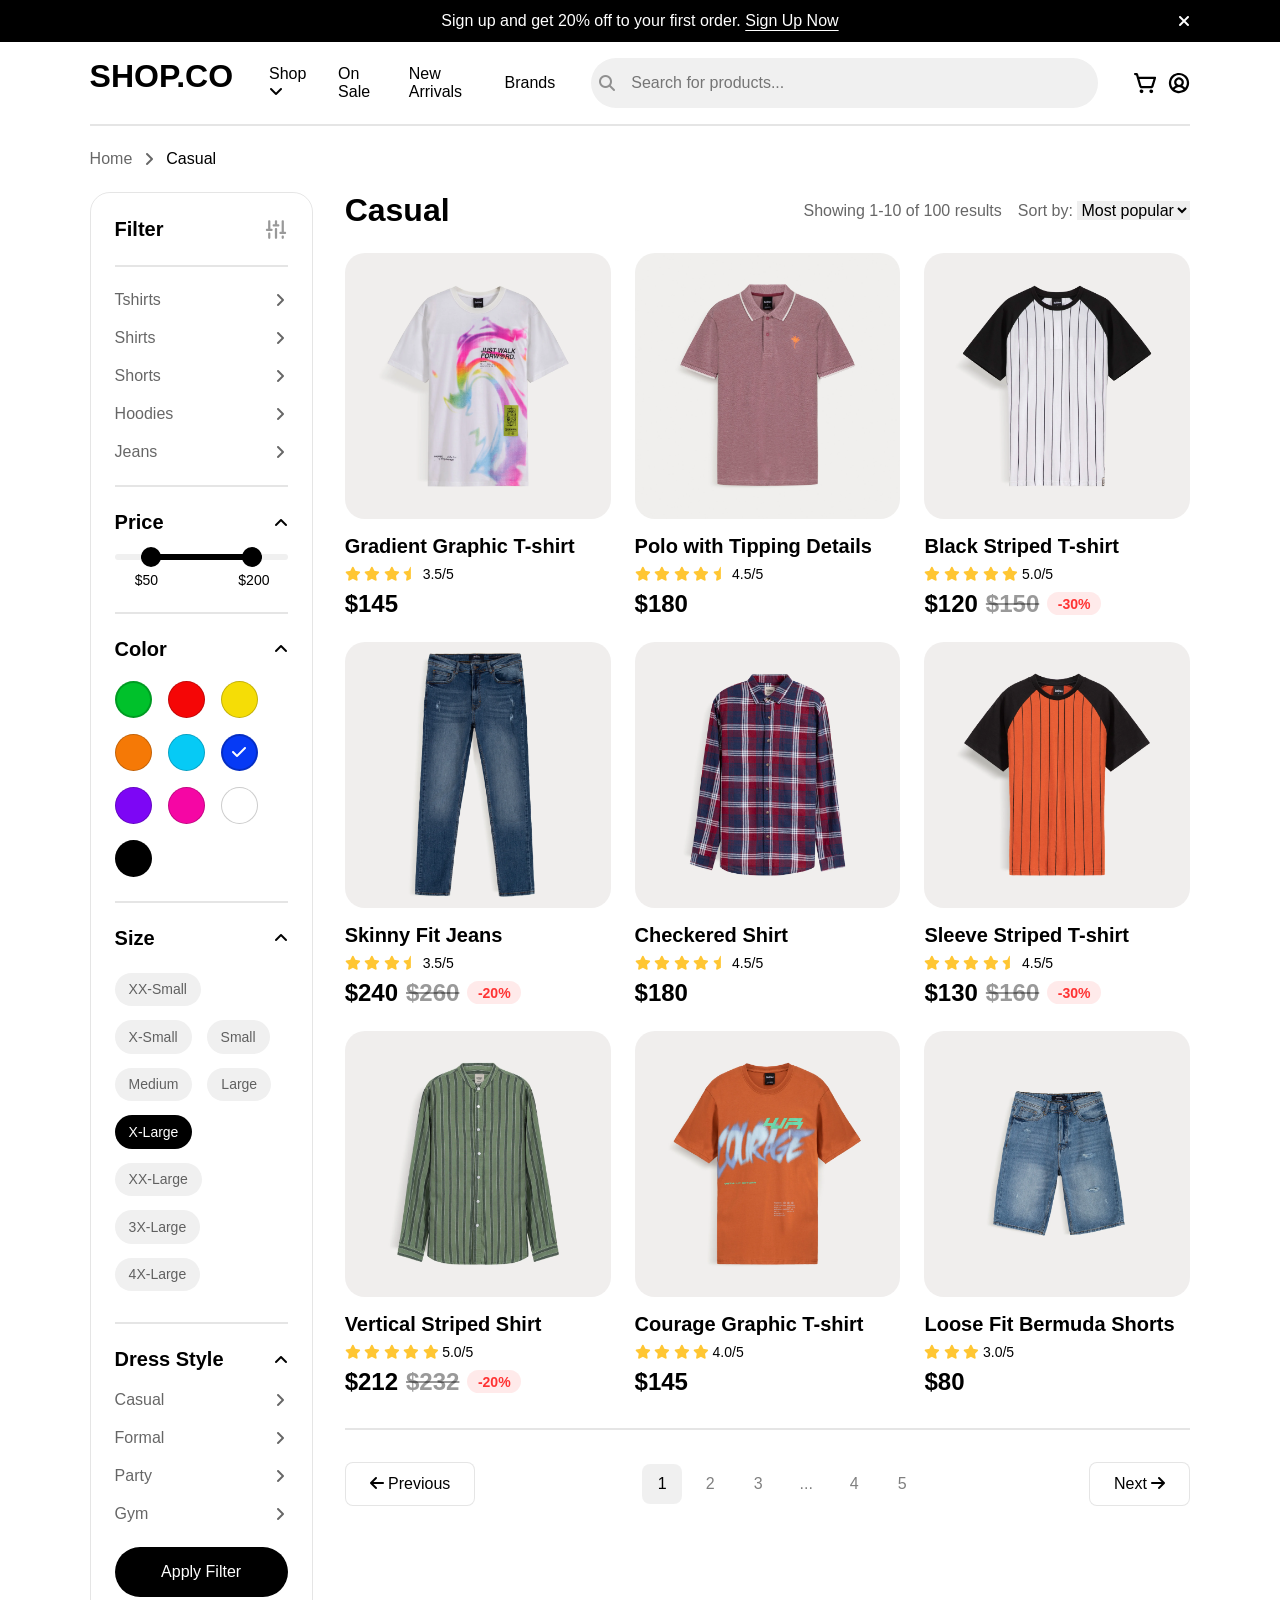
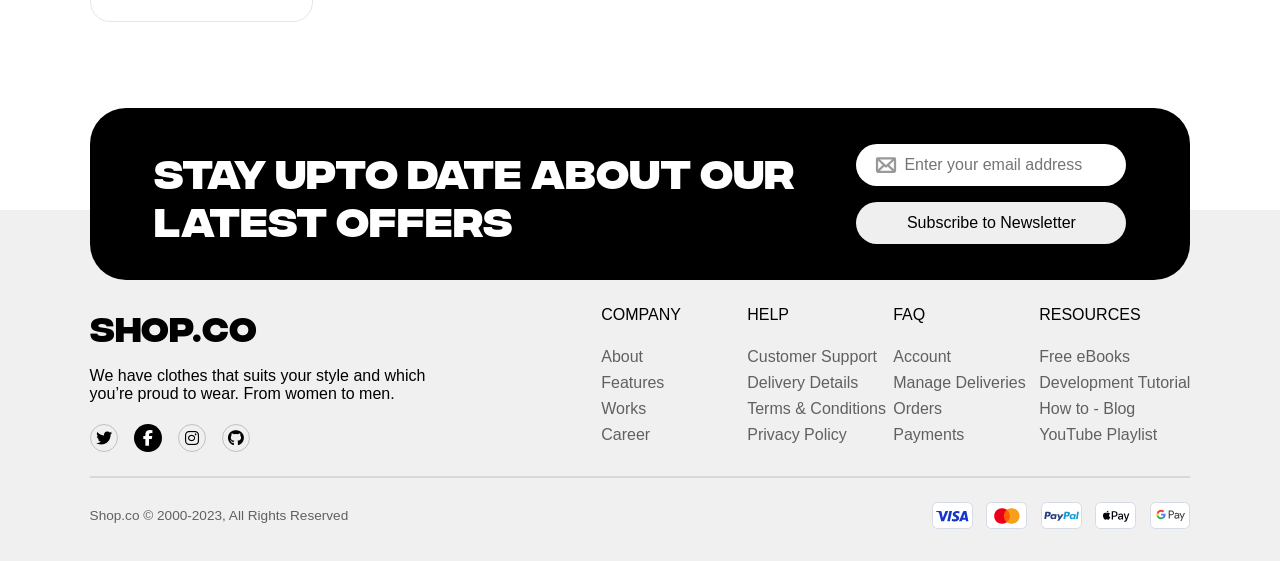
==== task2.html @ 94f6a79f "UI Category Page of E-commerce-Website-Template" ====
<!DOCTYPE html>
<html lang="en">

<head>
    <meta charset="UTF-8">
    <meta name="viewport" content="width=device-width, initial-scale=1.0">
    <title>Task 2</title>
    <link rel="stylesheet" href="style.css">

    <link href="https://fonts.cdnfonts.com/css/satoshi" rel="stylesheet">
    <link rel="stylesheet" href="https://cdnjs.cloudflare.com/ajax/libs/font-awesome/6.4.0/css/all.min.css">
    <style>
        @font-face {
            font-family: 'Integral CF Bold';
            src: url('integralcf-bold.otf') format('opentype');
        }

        .logo p {
            font-family: 'Integral CF', Arial, sans-serif;
            font-weight: bold;
            font-size: 32px;
        }
    </style>
</head>

<body>
    <div class="noti-signup">
        <p>Sign up and get 20% off to your first order. <a href="#">Sign Up Now</a></p>
        <i class="fa-solid fa-xmark"></i>
    </div>
    <main class="container">
        <header class="container-header">
            <div class="logo">
                <p>SHOP.CO</p>
            </div>
            <nav>
                <ul class="nav-links-header">
                    <li><a href="#">Shop <i class='fas fa-angle-down'></i></a></li>
                    <li><a href="#">On Sale</a></li>
                    <li><a href="#">New Arrivals</a></li>
                    <li><a href="#">Brands</a></li>
                </ul>
            </nav>
            <div class="search-bar">
                <i class='fas fa-search'></i>
                <input type="text" placeholder="Search for products...">
            </div>
            <div class="icon-header">
                <div class="search-icon"></div>
                <div class="shopping-cart-icon"></div>
                <div class="account-icon"></div>
            </div>
        </header>
        <hr>
        <nav class="nav-links">
            <h3>Home</h3>
            <i class='fas fa-angle-right'></i>
            <h3 class="selected">Casual</h3>
        </nav>
        <div class="main-content">
            <aside class="filter-section">
                <div class="filter-details">
                    <h4>Filter</h4>
                    <div class="filter-1-icon"></div>
                </div>
                <hr>
                <section>
                    <ul class="list-categories">
                        <li><span>Tshirts</span><i class='fas fa-angle-right'></i></li>
                        <li><span>Shirts</span><i class='fas fa-angle-right'></i></li>
                        <li><span>Shorts</span><i class='fas fa-angle-right'></i></li>
                        <li><span>Hoodies</span><i class='fas fa-angle-right'></i></li>
                        <li><span>Jeans</span><i class='fas fa-angle-right'></i></li>
                    </ul>
                </section>
                <hr>
                <section class="filter-price">
                    <div class="filter-details">
                        <h5>Price</h5>
                        <i class='fas fa-angle-up'></i>
                    </div>
                    <div class="price-range">
                        <div class="price-track">
                            <div class="price-track-active"></div>
                            <div class="price-circle left"></div>
                            <div class="price-circle right"></div>
                        </div>
                        <div class="price-values">
                            <span class="min-price">$50</span>
                            <span class="max-price">$200</span>
                        </div>
                    </div>
                </section>
                <hr>
                <section class="filter-color">
                    <div class="filter-details">
                        <h5>Color</h5>
                        <i class='fas fa-angle-up'></i>
                    </div>
                    <div class="color-options">
                        <button class="color-option green"></button>
                        <button class="color-option red"></button>
                        <button class="color-option yellow"></button>
                        <button class="color-option orange"></button>
                        <button class="color-option lightblue"></button>
                        <button class="color-option blue"><i class='fas fa-check selected'></i></button>
                        <button class="color-option purple"></button>
                        <button class="color-option pink"></button>
                        <button class="color-option white"></button>
                        <button class="color-option black"></button>
                    </div>
                </section>
                <hr>
                <section class="filter-size">
                    <div class="filter-details">
                        <h5>Size</h5>
                        <i class='fas fa-angle-up'></i>
                    </div>
                    <div class="size-options">
                        <button class="size-option">XX-Small</button>
                        <button class="size-option">X-Small</button>
                        <button class="size-option">Small</button>
                        <button class="size-option">Medium</button>
                        <button class="size-option">Large</button>
                        <button class="size-option selected">X-Large</button>
                        <button class="size-option">XX-Large</button>
                        <button class="size-option">3X-Large</button>
                        <button class="size-option">4X-Large</button>
                    </div>
                </section>
                <hr>
                <section class="filter-style">
                    <div class="filter-details">
                        <h5>Dress Style</h5>
                        <i class='fas fa-angle-up'></i>
                    </div>
                    <ul class="list-categories">
                        <li><span>Casual</span><i class='fas fa-angle-right'></i></li>
                        <li><span>Formal</span><i class='fas fa-angle-right'></i></li>
                        <li><span>Party</span><i class='fas fa-angle-right'></i></li>
                        <li><span>Gym</span><i class='fas fa-angle-right'></i></li>
                    </ul>
                </section>
                <button class="btn-apply-filter">Apply Filter</button>
            </aside>
            <div class="content-area">
                <header class="content-area-header">
                    <h1>Casual</h1>
                    <div class="result-search">
                        <span class="total-results">Showing 1-10 of 100 results</span>
                        <div class="sort-by">
                            <span>Sort by:</span>
                            <select>
                                <option value="default">Most popular</option>
                                <option value="price-low-high">Low to High</option>
                                <option value="price-high-low">High to Low</option>
                                <option value="newest">Newest</option>
                            </select>
                        </div>
                        <div class="filter-icon-small-wrapper">
                            <div class="filter-icon-small"></div>
                        </div>
                    </div>
                </header>
                <div class="grid-products">
                    <div class="product-card">
                        <img class="product-img" src="image1.png" alt="Product Image">
                        <div class="product-info">
                            <h3 class="product-name">Gradient Graphic T-shirt</h3>
                            <div class="product-feedback">
                                <i class='fas fa-star'></i>
                                <i class='fas fa-star'></i>
                                <i class='fas fa-star'></i>
                                <i class="fas fa-star-half"></i>
                                <p>3.5/5</p>
                            </div>
                            <div class="product-price-wrapper">
                                <p class="product-price">$145</p>
                            </div>

                        </div>
                    </div>
                    <div class="product-card">
                        <img class="product-img" src="image2.png" alt="Product Image">
                        <div class="product-info">
                            <h3 class="product-name">Polo with Tipping Details</h3>
                            <div class="product-feedback">
                                <i class='fas fa-star'></i>
                                <i class='fas fa-star'></i>
                                <i class='fas fa-star'></i>
                                <i class='fas fa-star'></i>
                                <i class="fas fa-star-half"></i>
                                <p>4.5/5</p>
                            </div>
                            <div class="product-price-wrapper">
                                <p class="product-price">$180</p>
                            </div>

                        </div>
                    </div>
                    <div class="product-card">
                        <img class="product-img" src="image3.png" alt="Product Image">
                        <div class="product-info">
                            <h3 class="product-name">Black Striped T-shirt</h3>
                            <div class="product-feedback">
                                <i class='fas fa-star'></i>
                                <i class='fas fa-star'></i>
                                <i class='fas fa-star'></i>
                                <i class='fas fa-star'></i>
                                <i class='fas fa-star'></i>
                                <p>5.0/5</p>
                            </div>
                            <div class="product-price-wrapper">
                                <p class="product-price">$120</p>
                                <p class="product-old-price">$150</p>
                                <p class="product-discount">-30%</p>
                            </div>

                        </div>
                    </div>
                    <div class="product-card">
                        <img class="product-img" src="image4.png" alt="Product Image">
                        <div class="product-info">
                            <h3 class="product-name">Skinny Fit Jeans</h3>
                            <div class="product-feedback">
                                <i class='fas fa-star'></i>
                                <i class='fas fa-star'></i>
                                <i class='fas fa-star'></i>
                                <i class="fas fa-star-half"></i>
                                <p>3.5/5</p>
                            </div>
                            <div class="product-price-wrapper">
                                <p class="product-price">$240</p>
                                <p class="product-old-price">$260</p>
                                <p class="product-discount">-20%</p>
                            </div>

                        </div>
                    </div>
                    <div class="product-card">
                        <img class="product-img" src="image5.png" alt="Product Image">
                        <div class="product-info">
                            <h3 class="product-name">Checkered Shirt</h3>
                            <div class="product-feedback">
                                <i class='fas fa-star'></i>
                                <i class='fas fa-star'></i>
                                <i class='fas fa-star'></i>
                                <i class='fas fa-star'></i>
                                <i class="fas fa-star-half"></i>
                                <p>4.5/5</p>
                            </div>
                            <div class="product-price-wrapper">
                                <p class="product-price">$180</p>
                            </div>

                        </div>
                    </div>
                    <div class="product-card">
                        <img class="product-img" src="image6.png" alt="Product Image">
                        <div class="product-info">
                            <h3 class="product-name">Sleeve Striped T-shirt</h3>
                            <div class="product-feedback">
                                <i class='fas fa-star'></i>
                                <i class='fas fa-star'></i>
                                <i class='fas fa-star'></i>
                                <i class='fas fa-star'></i>
                                <i class="fas fa-star-half"></i>
                                <p>4.5/5</p>
                            </div>
                            <div class="product-price-wrapper">
                                <p class="product-price">$130</p>
                                <p class="product-old-price">$160</p>
                                <p class="product-discount">-30%</p>
                            </div>

                        </div>
                    </div>
                    <div class="product-card">
                        <img class="product-img" src="image7.png" alt="Product Image">
                        <div class="product-info">
                            <h3 class="product-name">Vertical Striped Shirt</h3>
                            <div class="product-feedback">
                                <i class='fas fa-star'></i>
                                <i class='fas fa-star'></i>
                                <i class='fas fa-star'></i>
                                <i class='fas fa-star'></i>
                                <i class='fas fa-star'></i>
                                <p>5.0/5</p>
                            </div>
                            <div class="product-price-wrapper">
                                <p class="product-price">$212</p>
                                <p class="product-old-price">$232</p>
                                <p class="product-discount">-20%</p>
                            </div>

                        </div>
                    </div>
                    <div class="product-card">
                        <img class="product-img" src="image8.png" alt="Product Image">
                        <div class="product-info">
                            <h3 class="product-name">Courage Graphic T-shirt</h3>
                            <div class="product-feedback">
                                <i class='fas fa-star'></i>
                                <i class='fas fa-star'></i>
                                <i class='fas fa-star'></i>
                                <i class='fas fa-star'></i>
                                <p>4.0/5</p>
                            </div>
                            <div class="product-price-wrapper">
                                <p class="product-price">$145</p>

                            </div>

                        </div>
                    </div>
                    <div class="product-card">
                        <img class="product-img" src="image9.png" alt="Product Image">
                        <div class="product-info">
                            <h3 class="product-name">Loose Fit Bermuda Shorts</h3>
                            <div class="product-feedback">
                                <i class='fas fa-star'></i>
                                <i class='fas fa-star'></i>
                                <i class='fas fa-star'></i>
                                <p>3.0/5</p>
                            </div>
                            <div class="product-price-wrapper">
                                <p class="product-price">$80</p>
                            </div>
                        </div>
                    </div>
                </div>
                <hr>
                <div class="pagination">
                    <button class="prev-page"><i class='fas fa-arrow-left'></i> Previous</button>
                    <ul class="page-numbers">
                        <li class="page-number selected">1</li>
                        <li class="page-number">2</li>
                        <li class="page-number">3</li>
                        <li class="page-number-dot">...</li>
                        <li class="page-number">4</li>
                        <li class="page-number">5</li>
                    </ul>
                    <button class="next-page">Next <i class='fas fa-arrow-right'></i></button>
                </div>
            </div>
        </div>
        <div class="newletters">
            <p>STAY UPTO DATE ABOUT OUR LATEST OFFERS</p>
            <div class="newletters-right">
                <div class="input-wrapper">
                    <input type="email" placeholder="Enter your email address">
                    <div class="email-icon">
                    </div>
                </div>
                <button>Subscribe to Newsletter</button>
            </div>
        </div>
    </main>
    <footer>
        <div class="footer-container">
            <div class="footer-content">
                <div class="footer-content-wrapper">
                    <div class="footer-content-left">
                        <p class="footer-logo">SHOP.CO</p>
                        <span>We have clothes that suits your style and which you’re proud to wear. From women to
                            men.</span>
                        <div class="footer-socials">
                            <div class="footer-socials-icon">
                                <i class='fab fa-twitter'></i>
                            </div>
                            <div class="footer-socials-icon bg-black">
                                <i class='fab fa-facebook-f' style="color: #fff"></i>
                            </div>
                            <div class="footer-socials-icon">
                                <i class='fab fa-instagram'></i>
                            </div>
                            <div class="footer-socials-icon">
                                <i class='fab fa-github'></i>
                            </div>
                        </div>
                    </div>
                    <div class="footer-more-info">
                        <div class="footer-section">
                            <h5>COMPANY</h5>
                            <ul>
                                <li><a href="#about">About</a></li>
                                <li><a href="#features">Features</a></li>
                                <li><a href="#works">Works</a></li>
                                <li><a href="#career">Career</a></li>
                            </ul>
                        </div>
                        <div class="footer-section">
                            <h3>HELP</h3>
                            <ul>
                                <li><a href="#support">Customer Support</a></li>
                                <li><a href="#delivery">Delivery Details</a></li>
                                <li><a href="#terms">Terms & Conditions</a></li>
                                <li><a href="#privacy">Privacy Policy</a></li>
                            </ul>
                        </div>
                        <div class="footer-section">
                            <h3>FAQ</h3>
                            <ul>
                                <li><a href="#account">Account</a></li>
                                <li><a href="#deliveries">Manage Deliveries</a></li>
                                <li><a href="#orders">Orders</a></li>
                                <li><a href="#payments">Payments</a></li>
                            </ul>
                        </div>

                        <div class="footer-section">
                            <h3>RESOURCES</h3>
                            <ul>
                                <li><a href="#ebooks">Free eBooks</a></li>
                                <li><a href="#tutorial">Development Tutorial</a></li>
                                <li><a href="#blog">How to - Blog</a></li>
                                <li><a href="#playlist">YouTube Playlist</a></li>
                            </ul>
                        </div>
                    </div>
                </div>

            </div>
            <hr>
            <div class="footer-bottom">
                <p> Shop.co &copy; 2000-2023, All Rights Reserved</p>
                <div class="footer-payment">
                    <div class="payment-wrapper">
                        <div class="visa-svg"></div>
                    </div>
                    <div class="payment-wrapper">
                        <div class="mastercard-svg"></div>
                    </div>
                    <div class="payment-wrapper">
                        <div class="paypal-svg"></div>
                    </div>
                    <div class="payment-wrapper">
                        <div class="apay-svg"></div>
                    </div>
                    <div class="payment-wrapper">
                        <div class="gpay-svg"></div>
                    </div>
                </div>
            </div>
        </div>
    </footer>
</body>

</html>
---- style.css ----
* {
    margin: 0;
    padding: 0;
    box-sizing: border-box;
    font-size: 100%;
    font-family: Satoshi, sans-serif;
    font-weight: normal;
}

.noti-signup {
    background: #000;
    color: #fff;
    text-align: center;
    padding: 12px;
    position: relative;
}


.noti-signup a {
    text-decoration: underline;
    font-weight: 500;
    text-underline-offset: 0.25em;
    cursor: pointer;
    color: #fff;
}

.noti-signup i {
    position: absolute;
    right: 7%;
    top: 50%;
    transform: translateY(-50%);
    color: #fff;
    cursor: pointer;
}

@media (max-width: 550px) {
    .noti-signup i {
        display: none;
    }
}

.container {
    margin: 0 7% 1em;
}


.logo {
    font-family: 'Integral CF Bold', Arial, sans-serif;
    font-weight: bold;
    font-size: 2em;
}

.container-header {
    display: flex;
    width: 100%;
    justify-content: space-between;
    align-items: space-between;
    padding: 1em 0;
    /* background-color: lightgray; */

}

.nav-links-header {
    display: flex;
    gap: 1.5em;
    list-style: none;

}

@media (max-width: 1045px) {
    .nav-links-header {
        display: none;
    }
}

nav {
    width: 26%;
    display: flex;
    align-items: center;
}

.nav-links-header li {
    display: flex;
    align-items: center;
}

.nav-links-header a {
    text-decoration: none;
    color: #000000;
}

.search-bar {
    width: 46%;
    display: flex;
    align-items: center;
    background-color: #F0F0F0;
    border-radius: 3.875em;
    padding: 0.5em;
}



.search-bar i {
    color: #00000066;
    margin-right: 0.5em;
}

.search-bar input {
    overflow: none;
    border: none;
    outline: none;
    padding: 0.5em;
    font-size: 1em;
    background-color: #F0F0F0;
}

.icon-header {
    display: flex;
    justify-content: space-between;
    align-items: center;
    gap: 0.75em
}

.icon-header * {
    width: 1.4em;
    height: 1.4em;
}

.search-icon {
    background-image: url('search.svg');
    display: none;
}

@media (max-width: 750px) {
    .search-bar {
        display: none;
    }

    .search-icon {
        display: block;
    }
}

.shopping-cart-icon {
    background-image: url('cart.svg');
}

.account-icon {
    background-image: url('account.svg');
}

.container hr {
    border: 1px solid rgba(0, 0, 0, 0.1);
    height: 0px;
}

.nav-links {
    padding: 1.5em 0;
    display: flex;
    align-items: left;
    gap: 0.75em;
    font-size: 1em;
    color: rgba(0, 0, 0, 0.6);
}

.nav-links .selected {
    color: #000000;
}

.main-content {
    display: flex;
    gap: 2em;
}

.filter-section {
    width: 25%;
    height: fit-content;
    display: flex;
    flex-direction: column;
    gap: 1.5em;
    border-radius: 20px;
    border: rgba(0, 0, 0, 0.1) solid 1px;
    padding: 1.5em;
}

@media (max-width: 915px) {
    .filter-section {
        display: none;
    }
}

.filter-section .filter-details {
    display: flex;
    justify-content: space-between;
    align-items: center;
}

.filter-section h4 {
    font-size: 1.25em;
    font-weight: bold;
    color: #000000;

}

.filter-1-icon {
    width: 1.5em;
    height: 1.5em;
    background-image: url('filter-1.svg');
}

.list-categories {
    display: flex;
    flex-direction: column;
    list-style: none;
    color: rgba(0, 0, 0, 0.6);
    gap: 1.25em;
}

.list-categories li {
    display: flex;
    align-items: center;
    justify-content: space-between;
}

.list-categories li i {
    width: 1em;
    height: 1em;
    text-align: center;
}

.filter-details h5 {
    color: #000000;
    font-weight: bold;
    font-size: 1.25em;
}

.filter-price {
    position: relative;

}

.price-range {
    margin-top: 1.25em;
    position: relative;
    padding-bottom: 1em;
}

.price-track {
    position: absolute;
    width: 100%;
    height: 0.375em;
    background-color: #F0F0F0;
    border-radius: 1.25em;
}

.price-track-active {
    position: absolute;
    left: 15%;
    width: 70%;
    height: 0.375em;
    background-color: #000000;
    border-radius: 1.25em;
}

.price-circle {
    width: 1.25em;
    height: 1.25em;
    border-radius: 50%;
    background-color: #000000;
    position: absolute;
    top: 50%;
    transform: translateY(-50%);
}

.price-circle.left {
    left: 15%;
}

.price-circle.right {
    right: 15%;
}

.price-values {
    padding-top: 1.25em;
    position: relative;
    font-size: 0.875em;
    color: #000000;
}

.price-values .min-price {
    position: absolute;
    left: 15%;
    transform: translateX(-25%);
    font-weight: 500;
}

.price-values .max-price {
    position: absolute;
    right: 15%;
    transform: translateX(25%);
    font-weight: 500;
}

.color-options {
    display: flex;
    flex-wrap: wrap;
    margin-top: 1.25em;
    gap: 1em;
    row-gap: 1em;
}

.color-options .color-option {
    position: relative;
    width: 37px;
    height: 37px;
    border-radius: 50%;
    cursor: pointer;
    border: 1px solid #00000033;
}

.color-option.red {
    background-color: #F50606;
}

.color-option.blue {
    background-color: #063AF5;
    border-width: 2px;
}

.color-option.green {
    background-color: #00C12B;
    border-width: 2px;
}

.color-option.yellow {
    background-color: #F5DD06;

}

.color-option.black {
    background-color: #000000;
}

.color-option.white {
    background-color: #FFFFFF;
}

.color-option.pink {
    background-color: #F506A4;
}

.color-option.orange {
    background-color: #F57906;
}

.color-option.purple {
    background-color: #7D06F5;
}

.color-option.lightblue {
    background-color: #06CAF5;
}

.color-option i.selected {
    position: absolute;
    top: 50%;
    left: 50%;
    transform: translate(-50%, -50%);
    width: 1em;
    height: 1em;
    color: #FFFFFF;
}

.size-options {
    display: inline-block;
    width: 100%;
    padding-top: 1em;
}

.size-options .size-option {
    margin: 0.5em 0;
    padding: 0.625em 1em;
    border-radius: 3.875em;
    background-color: #F0F0F0;
    cursor: pointer;
    margin-right: 0.75em;
    font-size: 0.875em;
    color: #00000099;
    border-style: none;
}

.size-option:hover {
    background-color: #F5F5F5;
}

.size-option.selected {
    background-color: #000000;
    color: #FFFFFF;
}

.filter-style .list-categories {
    margin-top: 1.25em;
}

.btn-apply-filter {
    background-color: #000;
    color: #fff;
    border: none;
    border-radius: 3.875em;
    cursor: pointer;
    padding: 1em 0;
    font-weight: 500;
}

.btn-apply-filter:hover {
    background-color: #333;
}

.content-area {
    width: 100%;
}

.content-area-header {
    display: flex;
    justify-content: space-between;
}

.content-area header h1 {
    font-size: 2em;
    font-weight: bold;
    color: #000000;
}

.result-search {
    display: flex;
    align-items: center;
    gap: 1em;
    color: #00000099;
}



.sort-by select {
    border: none;
    font-weight: 500;
    cursor: pointer;
}

.filter-icon-small-wrapper {
    width: 2em;
    height: 2em;
    border-radius: 50%;
    background-color: #F0F0F0;
    display: none;
}

.filter-icon-small {
    width: 1em;
    height: 1em;
    background-image: url('filter-1.svg');
    background-repeat: no-repeat;
    background-size: contain;
    background-position: center;
}

@media (max-width: 700px) {
    .sort-by {
        display: none;
    }

    .filter-icon-small-wrapper {
        display: flex;
        align-items: center;
        justify-content: center;
    }
}

.grid-products {
    width: 100%;
    display: grid;
    grid-template-columns: 1fr 1fr 1fr;
    gap: 1.5em;
    margin-top: 1.5em;
}

@media (max-width: 1050px) {
    .grid-products {
        grid-template-columns: 1fr 1fr;
    }
}

.product-card {
    display: flex;
    flex-direction: column;
    align-items: start;
    gap: 0.5em;
    justify-items: start;
}

.product-card:hover {
    transform: translateY(-3px);
}

.product-img {
    width: 100%;
    aspect-ratio: 1 / 1;
    object-fit: cover;
    object-position: center;
    border-radius: 1.25em;
    cursor: pointer;
}

.product-info {
    margin-top: 0.5em;
    display: flex;
    flex-direction: column;
    gap: 0.5em;
}

.product-name {
    font-size: 1.25em;
    font-weight: bold;
    cursor: pointer;
}

.product-feedback {
    display: flex;
    align-items: center;
    gap: 0.25em;
    font-size: 0.875em;
}

.product-feedback i {
    color: #FFC633;
}

.product-price-wrapper {
    display: flex;
    gap: 0.5em;
    align-items: center;
}

.product-price {
    font-size: 1.5em;
    font-weight: bold;
}

.product-old-price {
    font-size: 1.5em;
    font-weight: bold;
    text-decoration: line-through;
    color: #00000066;
}

.product-discount {
    padding: 0.25em 0.75em;
    font-size: 0.875em;
    background-color: #FF33331A;
    font-weight: bold;
    border-radius: 3.875em;
    color: #FF3333;
}

.content-area hr {
    border: 1px solid rgba(0, 0, 0, 0.1);
    height: 0px;
    margin: 2em 0 1em;
}

.pagination {
    display: flex;
    justify-content: space-between;
    align-items: center;
    margin: 2em 0;
}

.pagination button {
    background-color: #FFF;
    color: #000;
    border: 1px solid #0000001A;
    border-radius: 0.5em;
    padding: 0.75em 1.5em;
    cursor: pointer;
}

.pagination button:hover {
    background-color: #0000001A;
    color: #000;
}

.page-numbers {
    display: flex;
    gap: 0.5em;
    list-style: none;
}

@media (max-width: 600px) {
    .page-numbers {
        display: none;
    }
}

.page-numbers li {
    width: 2.5em;
    height: 2.5em;
    display: flex;
    align-items: center;
    justify-content: center;
    border-radius: 0.5em;
    color: #00000080;
    cursor: pointer;
}

.page-numbers li.selected {
    background-color: #0000000F;
    color: #000;
}

.page-numbers li.page-number:hover {
    background-color: #0000001A;
    color: #000;
}


.newletters {
    position: relative;
    /* width: 100%; */
    transform: translateY(50%);
    background-color: #000;
    padding: 2.25em 4em;
    display: flex;
    justify-content: space-between;
    align-items: center;
    border-radius: 2.25em;
    z-index: 10;
}

@media (max-width: 700px) {
    .newletters {
        margin: -32px;
        gap: 1.5em;
        flex-direction: column;
        align-items: space-between;
    }
}

.newletters p {
    max-width: 700px;
    min-width: 250px;
    color: #fff;
    font-size: 2.5em;
    font-weight: bold;
    font-family: "integral CF Bold", Arial, sans-serif;
}

@media (max-width: 920px) {
    .newletters p {
        font-size: 2em;
    }
}

.newletters-right {
    display: flex;
    flex-direction: column;
    /* align-items: center; */
    min-width: 270px;
    gap: 1em;
}

.newletters-right * {
    width: 100%;
    border-radius: 3.875em;
    border: none;
}

.newletters-right button {
    padding: 0.75em 1em;
}

.input-wrapper {
    position: relative;
    width: 100%;
}

.input-wrapper input {
    padding: 0.75em 1em 0.75em 3em;
}

.email-icon {
    position: absolute;
    left: 1.5em;
    top: 50%;
    transform: translate(-25%, -50%);
    width: 1.5em;
    height: 1.5em;
    background-image: url('email.svg');
    /* background-size: cover; */
}

.footer-container {
    position: relative;
    width: 100%;
    background-color: #F0F0F0;
    padding: 6em 7% 2em;
}

.footer-content-wrapper {
    display: flex;
    flex-wrap: wrap;
    justify-content: space-between;
}

.footer-content-left {
    display: flex;
    max-width: 356px;
    flex-direction: column;
    justify-content: space-between;
    gap: 1em;
}

.footer-more-info {
    display: flex;
    flex-wrap: wrap;
}

.footer-more * {
    max-width: 250px;
}

.footer-logo {
    font-family: "Integral CF Bold", Arial, sans-serif;
    font-size: 33.45px;
}

.footer-section {
    display: flex;
    min-width: 146px;
    flex-direction: column;
    justify-content: space-between;
    gap: 1em;
}

.footer-section span {
    display: inline-block;
    max-width: 16em;
}

.footer-section ul {
    list-style: none;
}

.footer-section ul li {
    margin: 0.5em 0;
}

.footer-section ul li a {
    text-decoration: none;
    color: #00000099;
}

.footer-socials {
    display: flex;
    align-items: start;
    gap: 1em;
}

.footer-socials-icon {
    width: 1.75em;
    height: 1.75em;
    border-radius: 50%;
    border: 1px solid #00000033;
    display: flex;
    align-items: center;
    justify-content: center;
}

.footer-socials-icon.bg-black {
    background-color: #000000;
}

.footer-container hr {
    border: 1px solid #0000001A;
    width: 100%;
    margin: 1.5em 0;
    height: 0px;
}

.footer-bottom {
    display: flex;
    flex-wrap: wrap;
    justify-content: space-between;
    align-items: center;
    color: #00000099;
    font-size: 0.85em;
}

.footer-payment {
    display: flex;
    align-items: center;
    gap: 1em;
}

.payment-wrapper {
    width: 3em;
    height: 2em;
    background: #FFFFFF;
    border-radius: 5.38px;
    border-width: 0.22px;
    border: 0.22px solid #D6DCE5;
    display: flex;
    align-items: center;
    justify-content: center;
    cursor: pointer;
}

.visa-svg {
    width: 34px;
    height: 12px;
    background: url('visa.svg') no-repeat center center;
    background-size: contain;
}

.mastercard-svg {
    width: 26px;
    height: 16px;
    background: url('mastercard.svg') no-repeat center center;
    background-size: contain;
}

.paypal-svg {
    width: 35px;
    height: 10px;
    background: url('paypal.svg') no-repeat center center;
    background-size: contain;
}

.apay-svg {
    width: 28px;
    height: 12px;
    background: url('apay.svg') no-repeat center center;
    background-size: contain;
}

.gpay-svg {
    width: 29px;
    height: 13px;
    background: url('gpay.svg') no-repeat center center;
    background-size: contain;
}
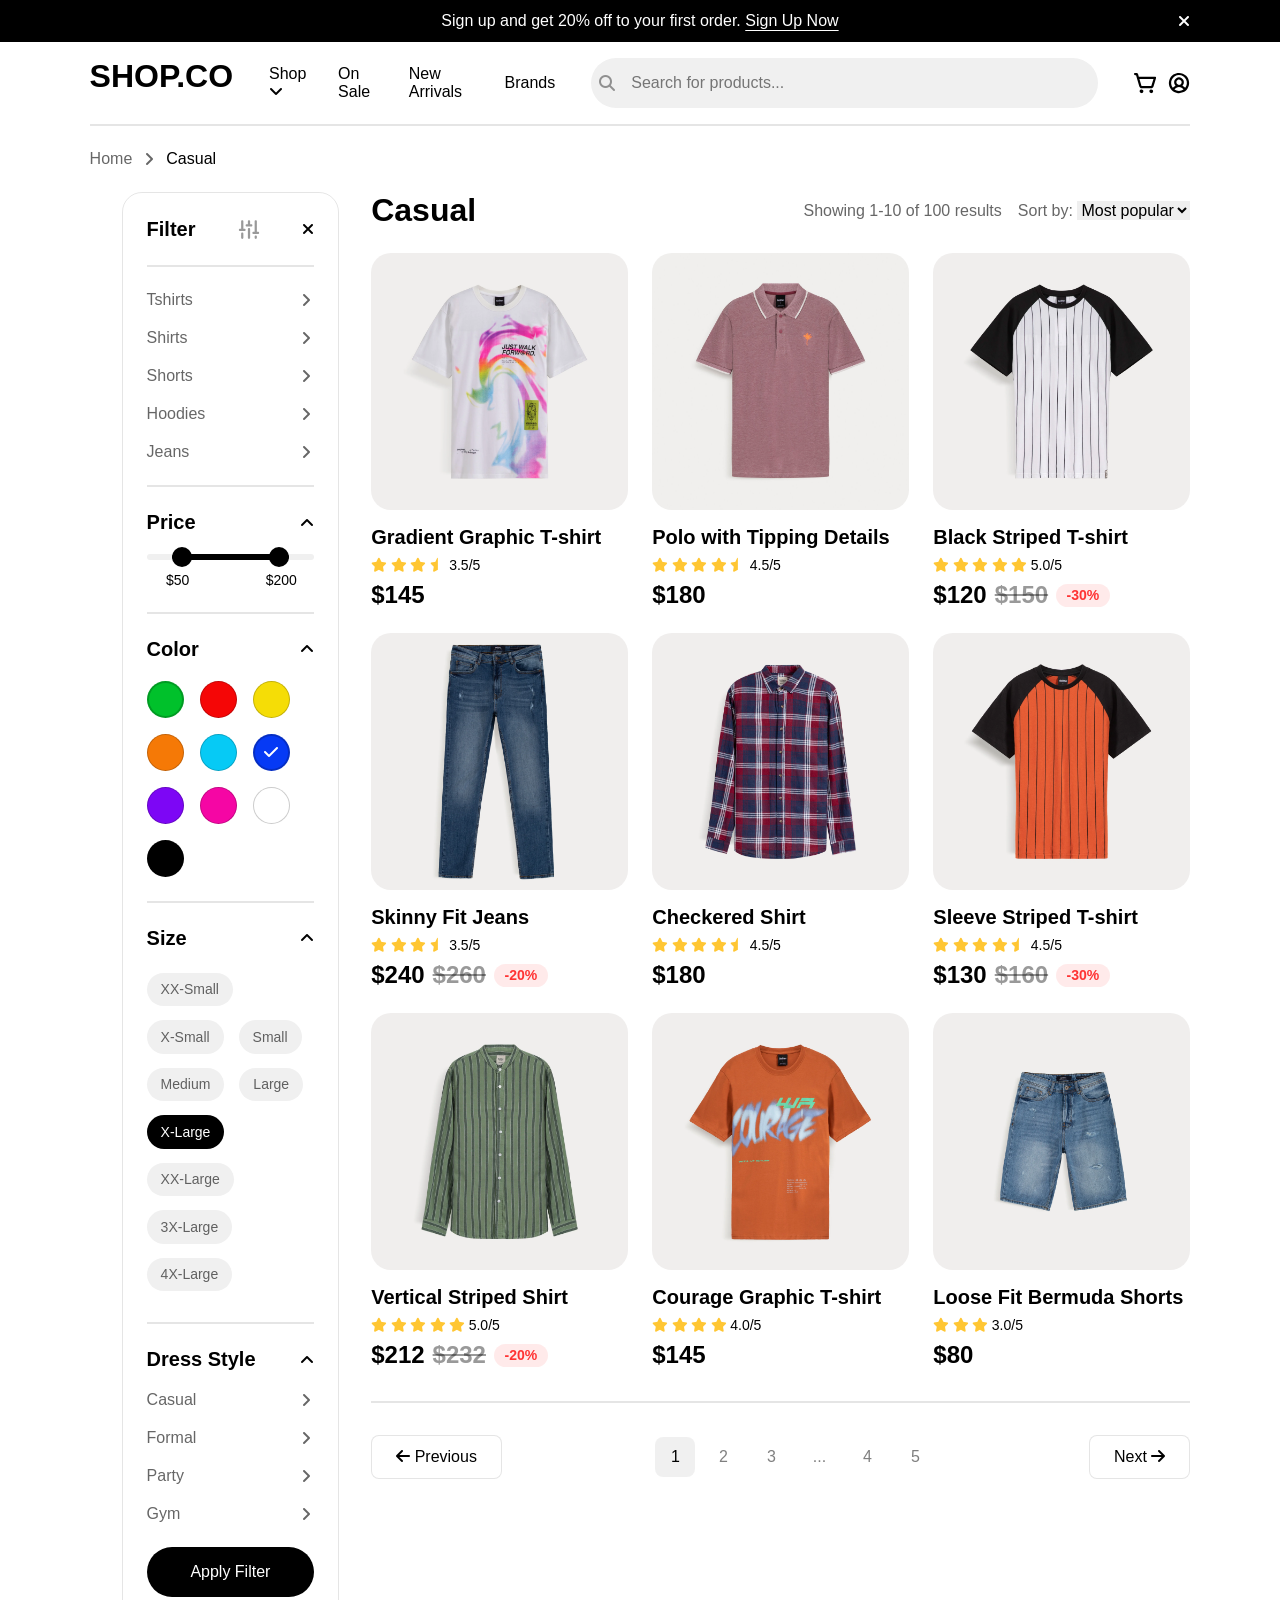
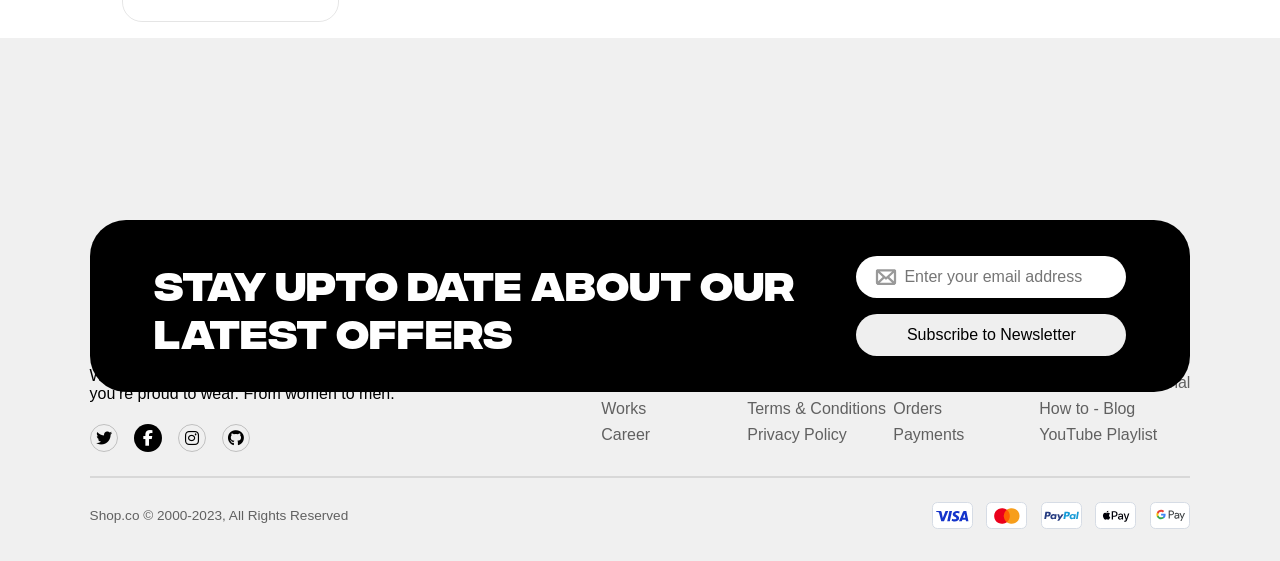
==== commit ffdc93c6: "Update task2.html" ====
--- a/task2.html
+++ b/task2.html
@@ -29,28 +29,30 @@
         <i class="fa-solid fa-xmark"></i>
     </div>
     <main class="container">
-        <header class="container-header">
-            <div class="logo">
-                <p>SHOP.CO</p>
-            </div>
-            <nav>
-                <ul class="nav-links-header">
-                    <li><a href="#">Shop <i class='fas fa-angle-down'></i></a></li>
-                    <li><a href="#">On Sale</a></li>
-                    <li><a href="#">New Arrivals</a></li>
-                    <li><a href="#">Brands</a></li>
-                </ul>
-            </nav>
-            <div class="search-bar">
-                <i class='fas fa-search'></i>
-                <input type="text" placeholder="Search for products...">
-            </div>
-            <div class="icon-header">
-                <div class="search-icon"></div>
-                <div class="shopping-cart-icon"></div>
-                <div class="account-icon"></div>
-            </div>
-        </header>
+        <div class="container-header-wrapper">
+            <header class="container-header">
+                <div class="logo">
+                    <p>SHOP.CO</p>
+                </div>
+                <nav>
+                    <ul class="nav-links-header">
+                        <li><a href="#">Shop <i class='fas fa-angle-down'></i></a></li>
+                        <li><a href="#">On Sale</a></li>
+                        <li><a href="#">New Arrivals</a></li>
+                        <li><a href="#">Brands</a></li>
+                    </ul>
+                </nav>
+                <div class="search-bar">
+                    <i class='fas fa-search'></i>
+                    <input type="text" placeholder="Search for products...">
+                </div>
+                <div class="icon-header">
+                    <div class="search-icon"></div>
+                    <div class="shopping-cart-icon"></div>
+                    <div class="account-icon"></div>
+                </div>
+            </header>
+        </div>
         <hr>
         <nav class="nav-links">
             <h3>Home</h3>
@@ -58,10 +60,12 @@
             <h3 class="selected">Casual</h3>
         </nav>
         <div class="main-content">
-            <aside class="filter-section">
+            <div id="overlay"></div>
+            <aside class="filter-section" id="filter-section">
                 <div class="filter-details">
                     <h4>Filter</h4>
                     <div class="filter-1-icon"></div>
+                    <i class="fa-solid fa-xmark" id="close-filter-btn"></i>
                 </div>
                 <hr>
                 <section>
@@ -157,9 +161,9 @@
                                 <option value="newest">Newest</option>
                             </select>
                         </div>
-                        <div class="filter-icon-small-wrapper">
+                        <button class="filter-icon-small-wrapper" id="open-close-filter-btn">
                             <div class="filter-icon-small"></div>
-                        </div>
+                        </button>
                     </div>
                 </header>
                 <div class="grid-products">
@@ -344,20 +348,21 @@
                 </div>
             </div>
         </div>
-        <div class="newletters">
-            <p>STAY UPTO DATE ABOUT OUR LATEST OFFERS</p>
-            <div class="newletters-right">
-                <div class="input-wrapper">
-                    <input type="email" placeholder="Enter your email address">
-                    <div class="email-icon">
-                    </div>
-                </div>
-                <button>Subscribe to Newsletter</button>
-            </div>
-        </div>
+
     </main>
     <footer>
         <div class="footer-container">
+            <div class="newletters">
+                <p>STAY UPTO DATE ABOUT OUR LATEST OFFERS</p>
+                <div class="newletters-right">
+                    <div class="input-wrapper">
+                        <input type="email" placeholder="Enter your email address">
+                        <div class="email-icon">
+                        </div>
+                    </div>
+                    <button>Subscribe to Newsletter</button>
+                </div>
+            </div>
             <div class="footer-content">
                 <div class="footer-content-wrapper">
                     <div class="footer-content-left">
@@ -444,6 +449,33 @@
             </div>
         </div>
     </footer>
+    <script>
+        const filterSection = document.getElementById('filter-section');
+        const overlay = document.getElementById('overlay');
+
+        document.getElementById('open-close-filter-btn').addEventListener('click', function () {
+            filterSection.classList.toggle('open');
+            overlay.classList.toggle('active');
+        });
+
+        document.getElementById('close-filter-btn').addEventListener('click', function () {
+            filterSection.classList.remove('open');
+            overlay.classList.remove('active');
+        });
+
+        overlay.addEventListener('click', function () {
+            filterSection.classList.remove('open');
+            overlay.classList.remove('active');
+        });
+
+
+        window.addEventListener('resize', function () {
+            if (window.innerWidth > 915) {
+                document.getElementById('filter-section').classList.remove('open');
+                overlay.classList.remove('active');
+            }
+        });
+    </script>
 </body>
 
-</html>+</html>
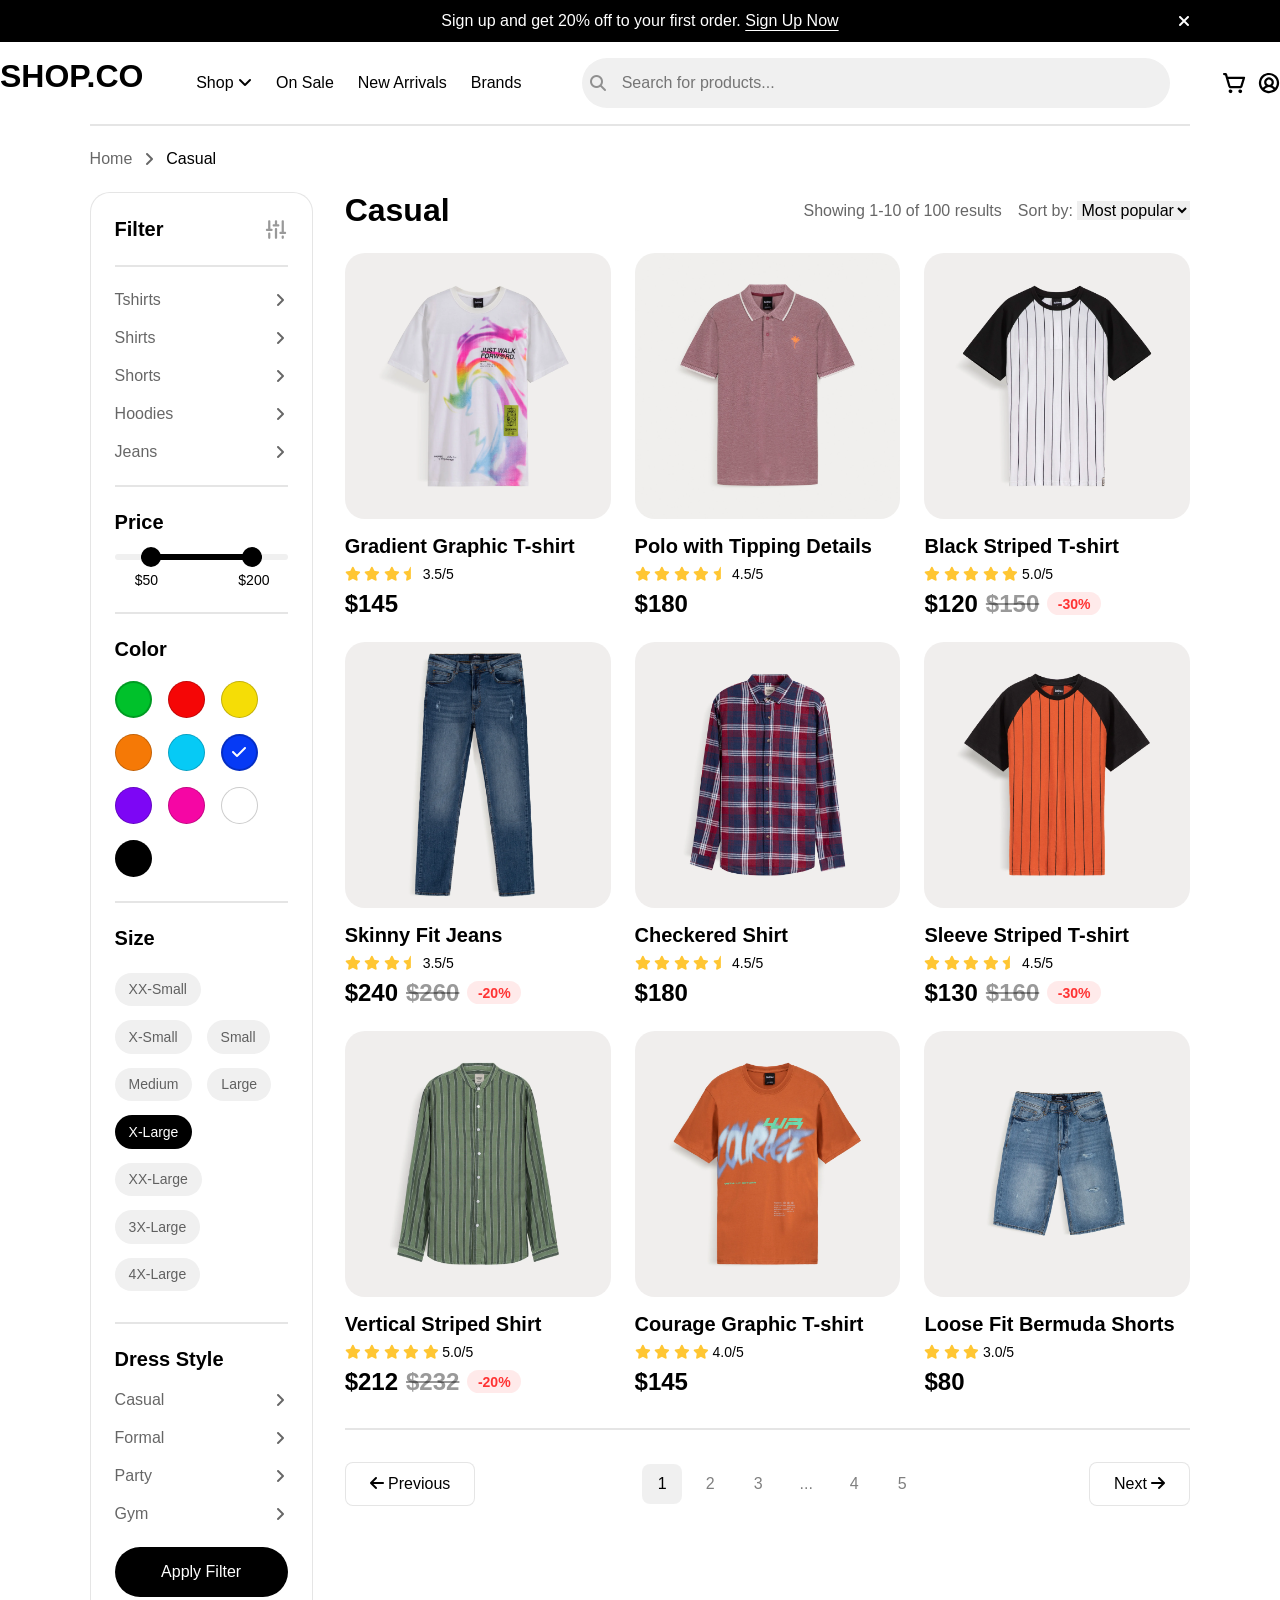
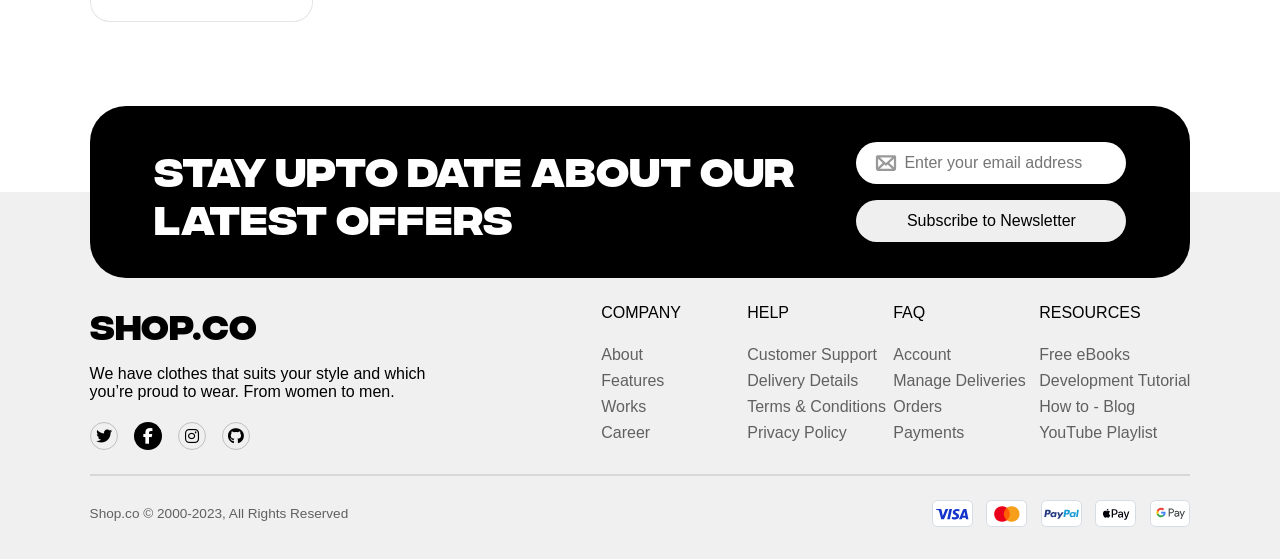
==== commit d3c3e7fb: "Update header task2.html" ====
--- a/task2.html
+++ b/task2.html
@@ -28,31 +28,32 @@
         <p>Sign up and get 20% off to your first order. <a href="#">Sign Up Now</a></p>
         <i class="fa-solid fa-xmark"></i>
     </div>
+    <div class="container-header-wrapper">
+        <header class="container-header">
+            <div class="logo">
+                <p>SHOP.CO</p>
+            </div>
+            <nav>
+                <ul class="nav-links-header">
+                    <li><a href="#">Shop <i class='fas fa-angle-down'></i></a></li>
+                    <li><a href="#">On Sale</a></li>
+                    <li><a href="#">New Arrivals</a></li>
+                    <li><a href="#">Brands</a></li>
+                </ul>
+            </nav>
+            <div class="search-bar">
+                <i class='fas fa-search'></i>
+                <input type="text" placeholder="Search for products...">
+            </div>
+            <div class="icon-header">
+                <div class="search-icon"></div>
+                <div class="shopping-cart-icon"></div>
+                <div class="account-icon"></div>
+            </div>
+        </header>
+    </div>
     <main class="container">
-        <div class="container-header-wrapper">
-            <header class="container-header">
-                <div class="logo">
-                    <p>SHOP.CO</p>
-                </div>
-                <nav>
-                    <ul class="nav-links-header">
-                        <li><a href="#">Shop <i class='fas fa-angle-down'></i></a></li>
-                        <li><a href="#">On Sale</a></li>
-                        <li><a href="#">New Arrivals</a></li>
-                        <li><a href="#">Brands</a></li>
-                    </ul>
-                </nav>
-                <div class="search-bar">
-                    <i class='fas fa-search'></i>
-                    <input type="text" placeholder="Search for products...">
-                </div>
-                <div class="icon-header">
-                    <div class="search-icon"></div>
-                    <div class="shopping-cart-icon"></div>
-                    <div class="account-icon"></div>
-                </div>
-            </header>
-        </div>
+
         <hr>
         <nav class="nav-links">
             <h3>Home</h3>
--- a/style.css
+++ b/style.css
@@ -50,6 +50,13 @@
     font-size: 2em;
 }
 
+.container-header-wrapper {
+    position: sticky;
+    top: 0;
+    background-color: #fff;
+    z-index: 999;
+}
+
 .container-header {
     display: flex;
     width: 100%;
@@ -181,18 +188,56 @@
     border-radius: 20px;
     border: rgba(0, 0, 0, 0.1) solid 1px;
     padding: 1.5em;
+    background-color: #fff;
+}
+
+.filter-section.open {
+    position: absolute;
+    width: 90%;
+    display: flex;
+    z-index: 9998;
+}
+
+.filter-section .filter-details {
+    display: flex;
+    justify-content: space-between;
+    align-items: center;
+}
+
+.filter-details i {
+    width: 1.5em;
+    height: 1.5em;
+    cursor: pointer;
+    display: none;
 }
 
 @media (max-width: 915px) {
     .filter-section {
         display: none;
     }
-}
-
-.filter-section .filter-details {
-    display: flex;
-    justify-content: space-between;
-    align-items: center;
+
+    .filter-details .filter-1-icon {
+        display: none;
+    }
+
+    .filter-details i {
+        display: flex;
+        display: flex;
+        justify-content: center;
+        align-items: center;
+    }
+}
+
+#overlay {
+    display: none;
+    position: fixed;
+    inset: 0;
+    background: rgba(0, 0, 0, 0.5);
+    z-index: 1000;
+}
+
+#overlay.active {
+    display: block;
 }
 
 .filter-section h4 {
@@ -438,8 +483,6 @@
     color: #00000099;
 }
 
-
-
 .sort-by select {
     border: none;
     font-weight: 500;
@@ -451,6 +494,8 @@
     height: 2em;
     border-radius: 50%;
     background-color: #F0F0F0;
+    border: none;
+    cursor: pointer;
     display: none;
 }
 
@@ -473,6 +518,16 @@
         align-items: center;
         justify-content: center;
     }
+
+    .content-area-header h1 {
+        font-size: 1.5em;
+    }
+}
+
+@media (max-width: 400px) {
+    .total-results {
+        display: none;
+    }
 }
 
 .grid-products {
@@ -571,7 +626,7 @@
     display: flex;
     justify-content: space-between;
     align-items: center;
-    margin: 2em 0;
+    margin-top: 2em;
 }
 
 .pagination button {
@@ -624,10 +679,10 @@
 
 .newletters {
     position: relative;
-    /* width: 100%; */
-    transform: translateY(50%);
+    transform: translateY(-50%);
     background-color: #000;
     padding: 2.25em 4em;
+    min-width: 300px;
     display: flex;
     justify-content: space-between;
     align-items: center;
@@ -637,7 +692,6 @@
 
 @media (max-width: 700px) {
     .newletters {
-        margin: -32px;
         gap: 1.5em;
         flex-direction: column;
         align-items: space-between;
@@ -701,13 +755,16 @@
     position: relative;
     width: 100%;
     background-color: #F0F0F0;
-    padding: 6em 7% 2em;
+    margin-top: 170px;
+    padding: 0 7% 2em;
 }
 
 .footer-content-wrapper {
+    margin-top: -60px;
     display: flex;
     flex-wrap: wrap;
     justify-content: space-between;
+    gap: 1em;
 }
 
 .footer-content-left {
@@ -846,4 +903,13 @@
     height: 13px;
     background: url('gpay.svg') no-repeat center center;
     background-size: contain;
-}+}
+
+@media (max-width: 600px) {
+    .footer-container{
+        margin-top: 220px;
+    }
+    .footer-content-wrapper {
+        margin-top: -150px;
+    }
+}
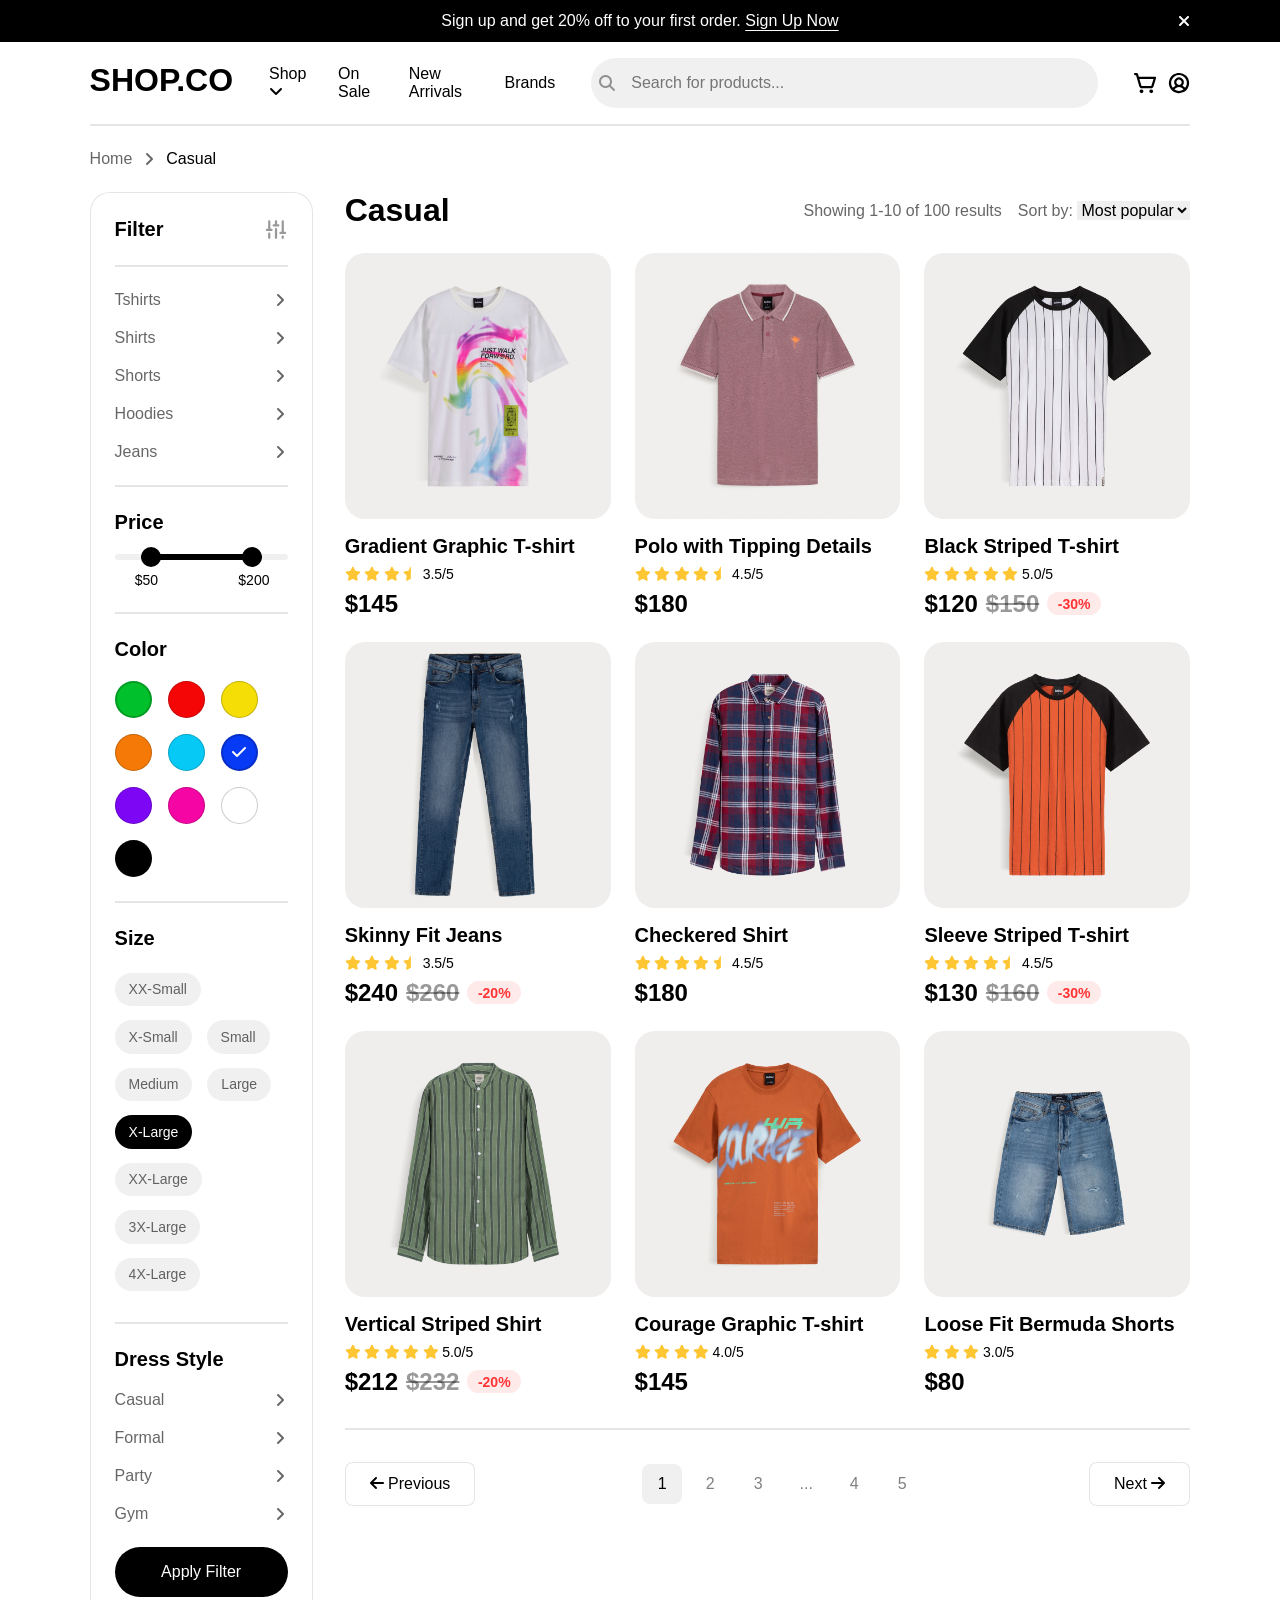
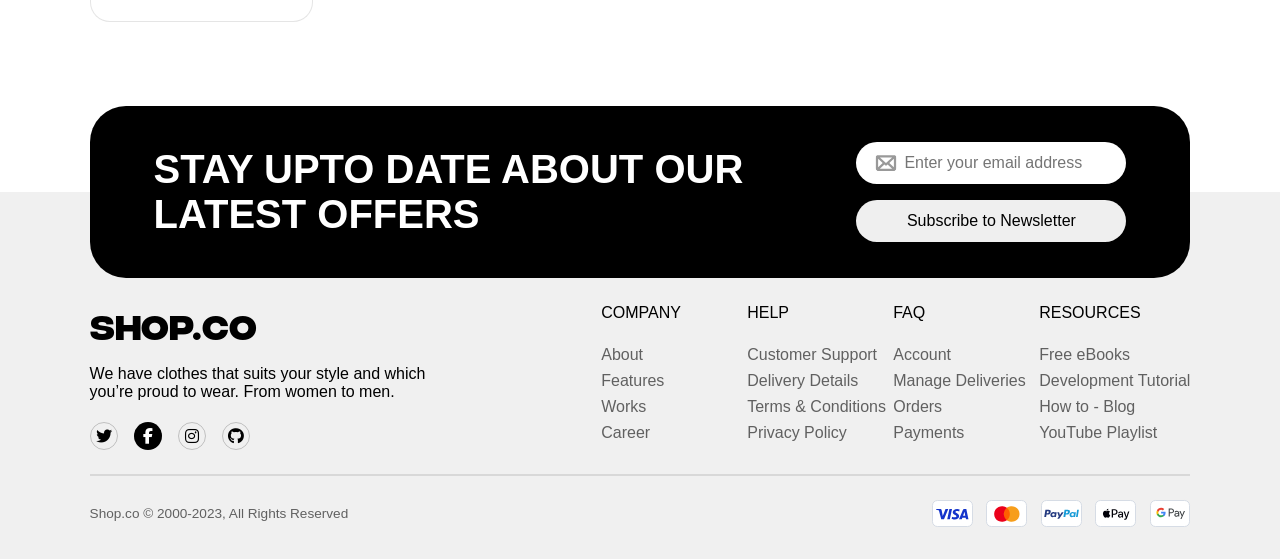
==== commit 08234820: "fix bug reponsive" ====
--- a/task2.html
+++ b/task2.html
@@ -15,11 +15,6 @@
             src: url('integralcf-bold.otf') format('opentype');
         }
 
-        .logo p {
-            font-family: 'Integral CF', Arial, sans-serif;
-            font-weight: bold;
-            font-size: 32px;
-        }
     </style>
 </head>
 
@@ -31,6 +26,7 @@
     <div class="container-header-wrapper">
         <header class="container-header">
             <div class="logo">
+                <div class="hamberger-icon"></div>
                 <p>SHOP.CO</p>
             </div>
             <nav>
@@ -479,4 +475,4 @@
     </script>
 </body>
 
-</html>
+</html>
--- a/style.css
+++ b/style.css
@@ -43,15 +43,23 @@
     margin: 0 7% 1em;
 }
 
-
 .logo {
-    font-family: 'Integral CF Bold', Arial, sans-serif;
+    display: flex;
+    gap: 16px;
+    align-items: center;
+    justify-content: center;
+}
+
+.logo p {
+    margin-top: -5px;
+    font-family: 'Integral CF', Arial, sans-serif;
     font-weight: bold;
-    font-size: 2em;
+    font-size: 32px;
 }
 
 .container-header-wrapper {
     position: sticky;
+    padding: 0 7%;
     top: 0;
     background-color: #fff;
     z-index: 999;
@@ -60,10 +68,10 @@
 .container-header {
     display: flex;
     width: 100%;
-    justify-content: space-between;
-    align-items: space-between;
+    align-items: center;
+    justify-content: space-between;
     padding: 1em 0;
-    /* background-color: lightgray; */
+    gap: 16px;
 
 }
 
@@ -74,9 +82,26 @@
 
 }
 
+.hamberger-icon {
+    width: 24px;
+    height: 24px;
+    background-image: url('hamberger.svg');
+    background-repeat: no-repeat;
+    background-size: contain;
+    background-position: center;
+    display: none;
+}
+
 @media (max-width: 1045px) {
     .nav-links-header {
+        width: 0;
         display: none;
+    }
+
+    .hamberger-icon {
+        display: flex;
+        align-items: center;
+        justify-content: center;
     }
 }
 
@@ -105,15 +130,12 @@
     padding: 0.5em;
 }
 
-
-
 .search-bar i {
     color: #00000066;
     margin-right: 0.5em;
 }
 
 .search-bar input {
-    overflow: none;
     border: none;
     outline: none;
     padding: 0.5em;
@@ -128,6 +150,12 @@
     gap: 0.75em
 }
 
+@media (max-width: 350px) {
+    .icon-header {
+        display: none;
+    }
+}
+
 .icon-header * {
     width: 1.4em;
     height: 1.4em;
@@ -164,7 +192,7 @@
 .nav-links {
     padding: 1.5em 0;
     display: flex;
-    align-items: left;
+    justify-content: start;
     gap: 0.75em;
     font-size: 1em;
     color: rgba(0, 0, 0, 0.6);
@@ -221,7 +249,6 @@
     }
 
     .filter-details i {
-        display: flex;
         display: flex;
         justify-content: center;
         align-items: center;
@@ -580,6 +607,7 @@
 
 .product-feedback {
     display: flex;
+    flex-wrap: wrap;
     align-items: center;
     gap: 0.25em;
     font-size: 0.875em;
@@ -593,6 +621,7 @@
     display: flex;
     gap: 0.5em;
     align-items: center;
+    flex-wrap: wrap;
 }
 
 .product-price {
@@ -694,7 +723,6 @@
     .newletters {
         gap: 1.5em;
         flex-direction: column;
-        align-items: space-between;
     }
 }
 
@@ -704,7 +732,7 @@
     color: #fff;
     font-size: 2.5em;
     font-weight: bold;
-    font-family: "integral CF Bold", Arial, sans-serif;
+    font-family: "integral CF", Arial, sans-serif;
 }
 
 @media (max-width: 920px) {
@@ -906,10 +934,51 @@
 }
 
 @media (max-width: 600px) {
-    .footer-container{
+    .footer-container {
         margin-top: 220px;
     }
+
     .footer-content-wrapper {
         margin-top: -150px;
     }
-}
+
+    .container {
+        margin: 0 16px 0;
+    }
+
+
+    .product-name {
+        font-size: 16px;
+    }
+
+    .product-price-wrapper {
+        gap: 5px;
+    }
+
+    .product-price,
+    .product-old-price {
+        font-size: 20px;
+    }
+
+    .product-discount {
+        font-size: 10px;
+    }
+
+    .newletters,
+    .newletters p,
+    .newletters-right {
+        min-width: 0;
+    }
+
+    .newletters p {
+        font-size: 32px;
+    }
+
+    .newletters {
+        padding: 32px 24px;
+    }
+
+    .logo {
+        font-size: 25.2px;
+    }
+}
